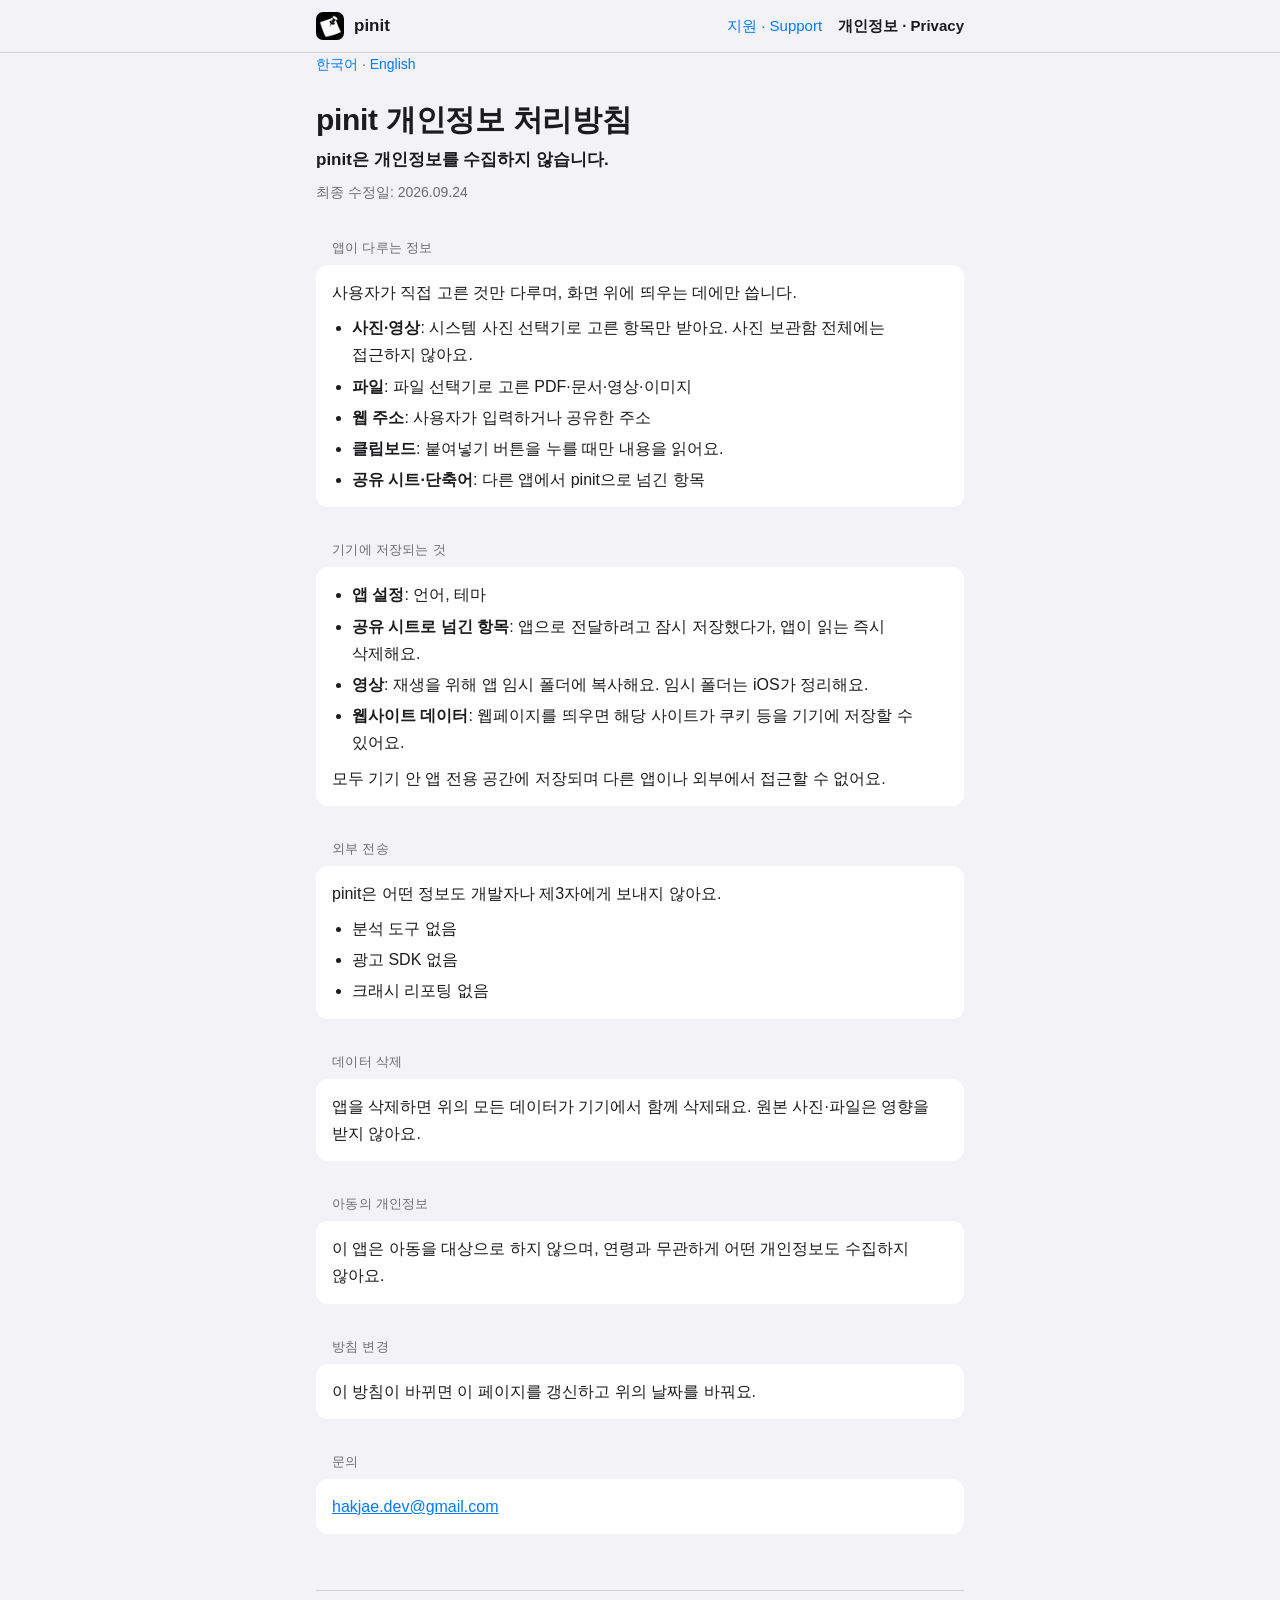
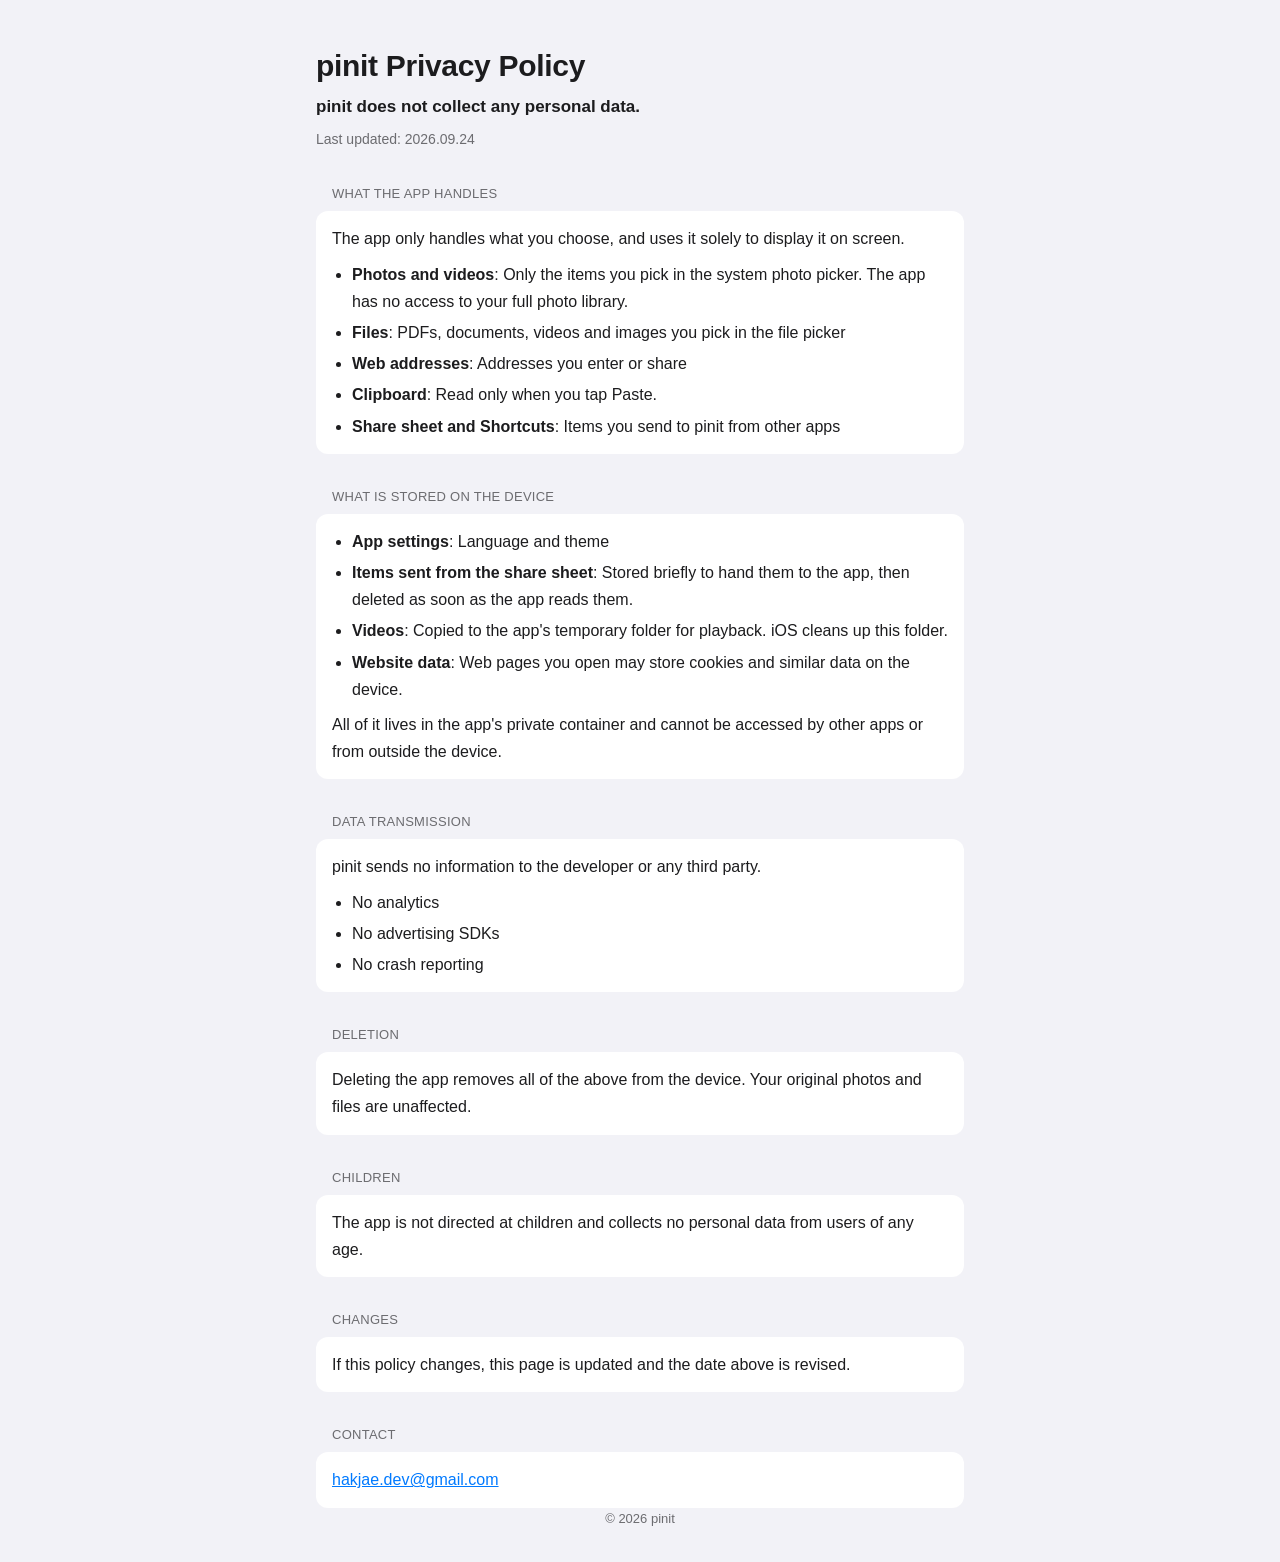
==== privacy.html @ bffe1f4d "feat: 지원 페이지와 개인정보 처리방침 추가" ====
<!doctype html>
<html lang="ko">
<head>
<meta charset="utf-8">
<meta name="viewport" content="width=device-width, initial-scale=1">
<title>pinit 개인정보 처리방침 · Privacy Policy</title>
<meta name="description" content="pinit은 개인정보를 수집하지 않습니다 · pinit does not collect any personal data">
<link rel="icon" href="logo.png">
<link rel="apple-touch-icon" href="logo.png">
<link rel="stylesheet" href="style.css">
</head>
<body>
<header><div class="wrap">
<img src="logo.png" alt="">
<span class="name">pinit</span>
<nav><a href="index.html">지원 · Support</a><a href="privacy.html" aria-current="page">개인정보 · Privacy</a></nav>
</div></header>
<main class="wrap">
<p class="lang"><a href="#ko">한국어</a> · <a href="#en">English</a></p>
<h1 id="ko">pinit 개인정보 처리방침</h1>
<p class="lead">pinit은 개인정보를 수집하지 않습니다.</p>
<p class="meta">최종 수정일: 2026.09.24</p>
<h2>앱이 다루는 정보</h2>
<div class="card"><p>사용자가 직접 고른 것만 다루며, 화면 위에 띄우는 데에만 씁니다.</p>
<ul><li><strong>사진·영상</strong>: 시스템 사진 선택기로 고른 항목만 받아요. 사진 보관함 전체에는 접근하지 않아요.</li><li><strong>파일</strong>: 파일 선택기로 고른 PDF·문서·영상·이미지</li><li><strong>웹 주소</strong>: 사용자가 입력하거나 공유한 주소</li><li><strong>클립보드</strong>: 붙여넣기 버튼을 누를 때만 내용을 읽어요.</li><li><strong>공유 시트·단축어</strong>: 다른 앱에서 pinit으로 넘긴 항목</li></ul></div>
<h2>기기에 저장되는 것</h2>
<div class="card"><ul><li><strong>앱 설정</strong>: 언어, 테마</li><li><strong>공유 시트로 넘긴 항목</strong>: 앱으로 전달하려고 잠시 저장했다가, 앱이 읽는 즉시 삭제해요.</li><li><strong>영상</strong>: 재생을 위해 앱 임시 폴더에 복사해요. 임시 폴더는 iOS가 정리해요.</li><li><strong>웹사이트 데이터</strong>: 웹페이지를 띄우면 해당 사이트가 쿠키 등을 기기에 저장할 수 있어요.</li></ul>
<p>모두 기기 안 앱 전용 공간에 저장되며 다른 앱이나 외부에서 접근할 수 없어요.</p></div>
<h2>외부 전송</h2>
<div class="card"><p>pinit은 어떤 정보도 개발자나 제3자에게 보내지 않아요.</p>
<ul><li>분석 도구 없음</li><li>광고 SDK 없음</li><li>크래시 리포팅 없음</li></ul></div>
<h2>데이터 삭제</h2>
<div class="card"><p>앱을 삭제하면 위의 모든 데이터가 기기에서 함께 삭제돼요. 원본 사진·파일은 영향을 받지 않아요.</p></div>
<h2>아동의 개인정보</h2>
<div class="card"><p>이 앱은 아동을 대상으로 하지 않으며, 연령과 무관하게 어떤 개인정보도 수집하지 않아요.</p></div>
<h2>방침 변경</h2>
<div class="card"><p>이 방침이 바뀌면 이 페이지를 갱신하고 위의 날짜를 바꿔요.</p></div>
<h2>문의</h2>
<div class="card"><p><a href="mailto:hakjae.dev@gmail.com">hakjae.dev@gmail.com</a></p></div>
<hr>
<div lang="en">
<h1 id="en">pinit Privacy Policy</h1>
<p class="lead">pinit does not collect any personal data.</p>
<p class="meta">Last updated: 2026.09.24</p>
<h2>What the app handles</h2>
<div class="card"><p>The app only handles what you choose, and uses it solely to display it on screen.</p>
<ul><li><strong>Photos and videos</strong>: Only the items you pick in the system photo picker. The app has no access to your full photo library.</li><li><strong>Files</strong>: PDFs, documents, videos and images you pick in the file picker</li><li><strong>Web addresses</strong>: Addresses you enter or share</li><li><strong>Clipboard</strong>: Read only when you tap Paste.</li><li><strong>Share sheet and Shortcuts</strong>: Items you send to pinit from other apps</li></ul></div>
<h2>What is stored on the device</h2>
<div class="card"><ul><li><strong>App settings</strong>: Language and theme</li><li><strong>Items sent from the share sheet</strong>: Stored briefly to hand them to the app, then deleted as soon as the app reads them.</li><li><strong>Videos</strong>: Copied to the app's temporary folder for playback. iOS cleans up this folder.</li><li><strong>Website data</strong>: Web pages you open may store cookies and similar data on the device.</li></ul>
<p>All of it lives in the app's private container and cannot be accessed by other apps or from outside the device.</p></div>
<h2>Data transmission</h2>
<div class="card"><p>pinit sends no information to the developer or any third party.</p>
<ul><li>No analytics</li><li>No advertising SDKs</li><li>No crash reporting</li></ul></div>
<h2>Deletion</h2>
<div class="card"><p>Deleting the app removes all of the above from the device. Your original photos and files are unaffected.</p></div>
<h2>Children</h2>
<div class="card"><p>The app is not directed at children and collects no personal data from users of any age.</p></div>
<h2>Changes</h2>
<div class="card"><p>If this policy changes, this page is updated and the date above is revised.</p></div>
<h2>Contact</h2>
<div class="card"><p><a href="mailto:hakjae.dev@gmail.com">hakjae.dev@gmail.com</a></p></div>
</div>
</main>
<footer>© 2026 pinit</footer>
</body>
</html>
---- style.css ----
/* pinit 지원 사이트. 앱처럼 애플 기본 앱 톤: 시스템 서체, 그룹 배경 위 흰 카드, 라이트/다크 자동 */

:root {
  color-scheme: light dark;
  --bg: #F2F2F7;
  --card: #FFFFFF;
  --text: #1C1C1E;
  --secondary: #6C6C70;
  --separator: #D1D1D6;
  --accent: #007AFF;
}
@media (prefers-color-scheme: dark) {
  :root {
    --bg: #000000;
    --card: #1C1C1E;
    --text: #F2F2F7;
    --secondary: #98989F;
    --separator: #38383A;
    --accent: #0A84FF;
  }
}

* { box-sizing: border-box; }

body {
  margin: 0;
  background: var(--bg);
  color: var(--text);
  font-family: -apple-system, BlinkMacSystemFont, "Apple SD Gothic Neo", "Pretendard", "Segoe UI", Roboto, sans-serif;
  font-size: 16px;
  line-height: 1.7;
  -webkit-text-size-adjust: 100%;
  word-break: keep-all;
  overflow-wrap: break-word;
}

.wrap { max-width: 680px; margin: 0 auto; padding: 0 16px; }

header {
  position: sticky; top: 0; z-index: 1;
  background: color-mix(in srgb, var(--bg) 85%, transparent);
  -webkit-backdrop-filter: blur(20px); backdrop-filter: blur(20px);
  border-bottom: 0.5px solid var(--separator);
}
header .wrap { display: flex; align-items: center; gap: 10px; min-height: 52px; }
header img { width: 28px; height: 28px; border-radius: 7px; }
header .name { font-weight: 600; font-size: 17px; }
header nav { margin-left: auto; display: flex; gap: 16px; font-size: 15px; }
header nav a { color: var(--accent); text-decoration: none; }
header nav a[aria-current="page"] { color: var(--text); font-weight: 600; }

main { padding: 28px 0 56px; }

.lang { font-size: 14px; color: var(--secondary); margin: 0 0 24px; }
.lang a { color: var(--accent); text-decoration: none; }

h1 { font-size: 30px; line-height: 1.25; margin: 0 0 8px; letter-spacing: -0.01em; }
h2 {
  font-size: 13px; font-weight: 400; text-transform: uppercase; letter-spacing: 0.02em;
  color: var(--secondary); margin: 32px 16px 6px;
}
h3 { font-size: 17px; margin: 0 0 4px; }

.lead { font-size: 17px; font-weight: 600; margin: 0 0 6px; }
.meta { color: var(--secondary); font-size: 14px; margin: 0 0 8px; }

section.card, .card {
  background: var(--card);
  border-radius: 12px;
  padding: 14px 16px;
}
.card + .card { margin-top: 10px; }
.card p { margin: 0; }
.card p + p, .card p + ul, .card ul + p { margin-top: 8px; }
.card ul { margin: 0; padding-left: 20px; }
.card li + li { margin-top: 4px; }

.intro p { margin: 0 0 4px; }

a { color: var(--accent); }

hr { border: 0; border-top: 0.5px solid var(--separator); margin: 56px 0; }

footer { color: var(--secondary); font-size: 13px; text-align: center; padding-bottom: 32px; }
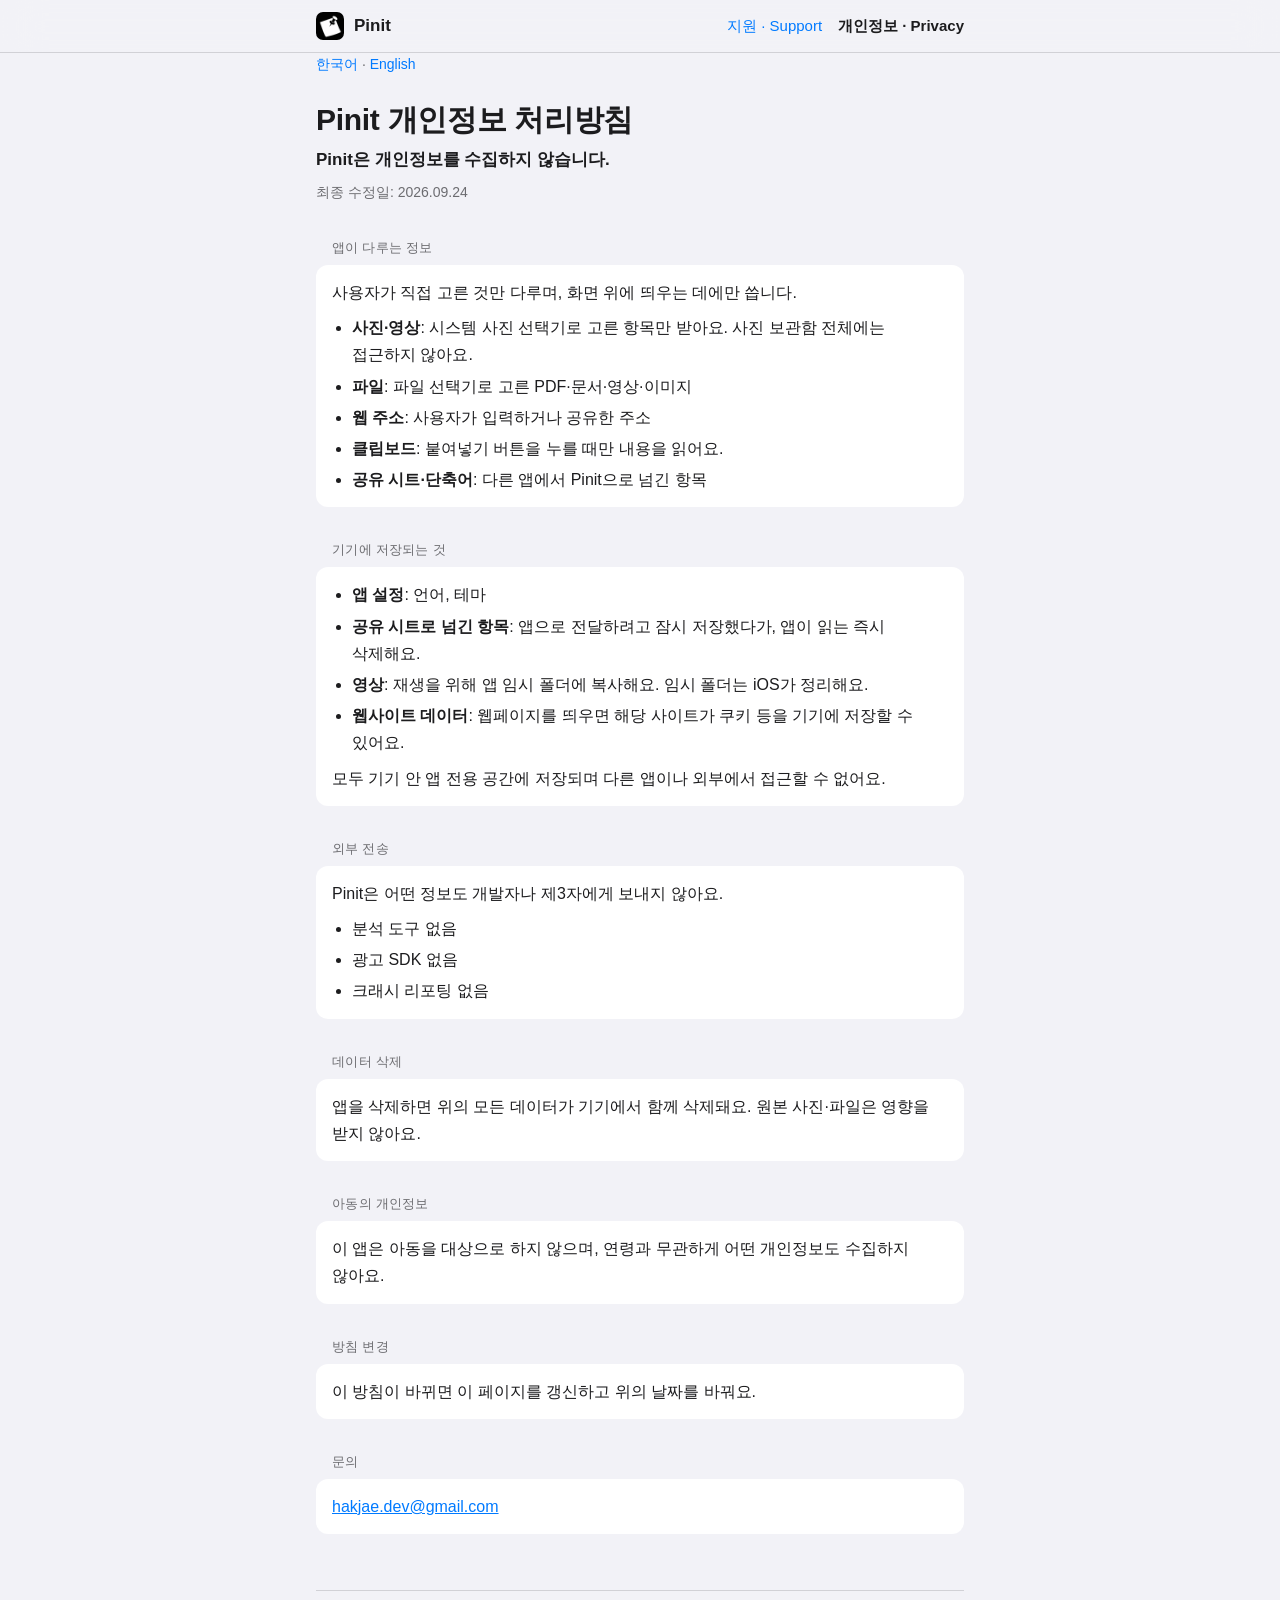
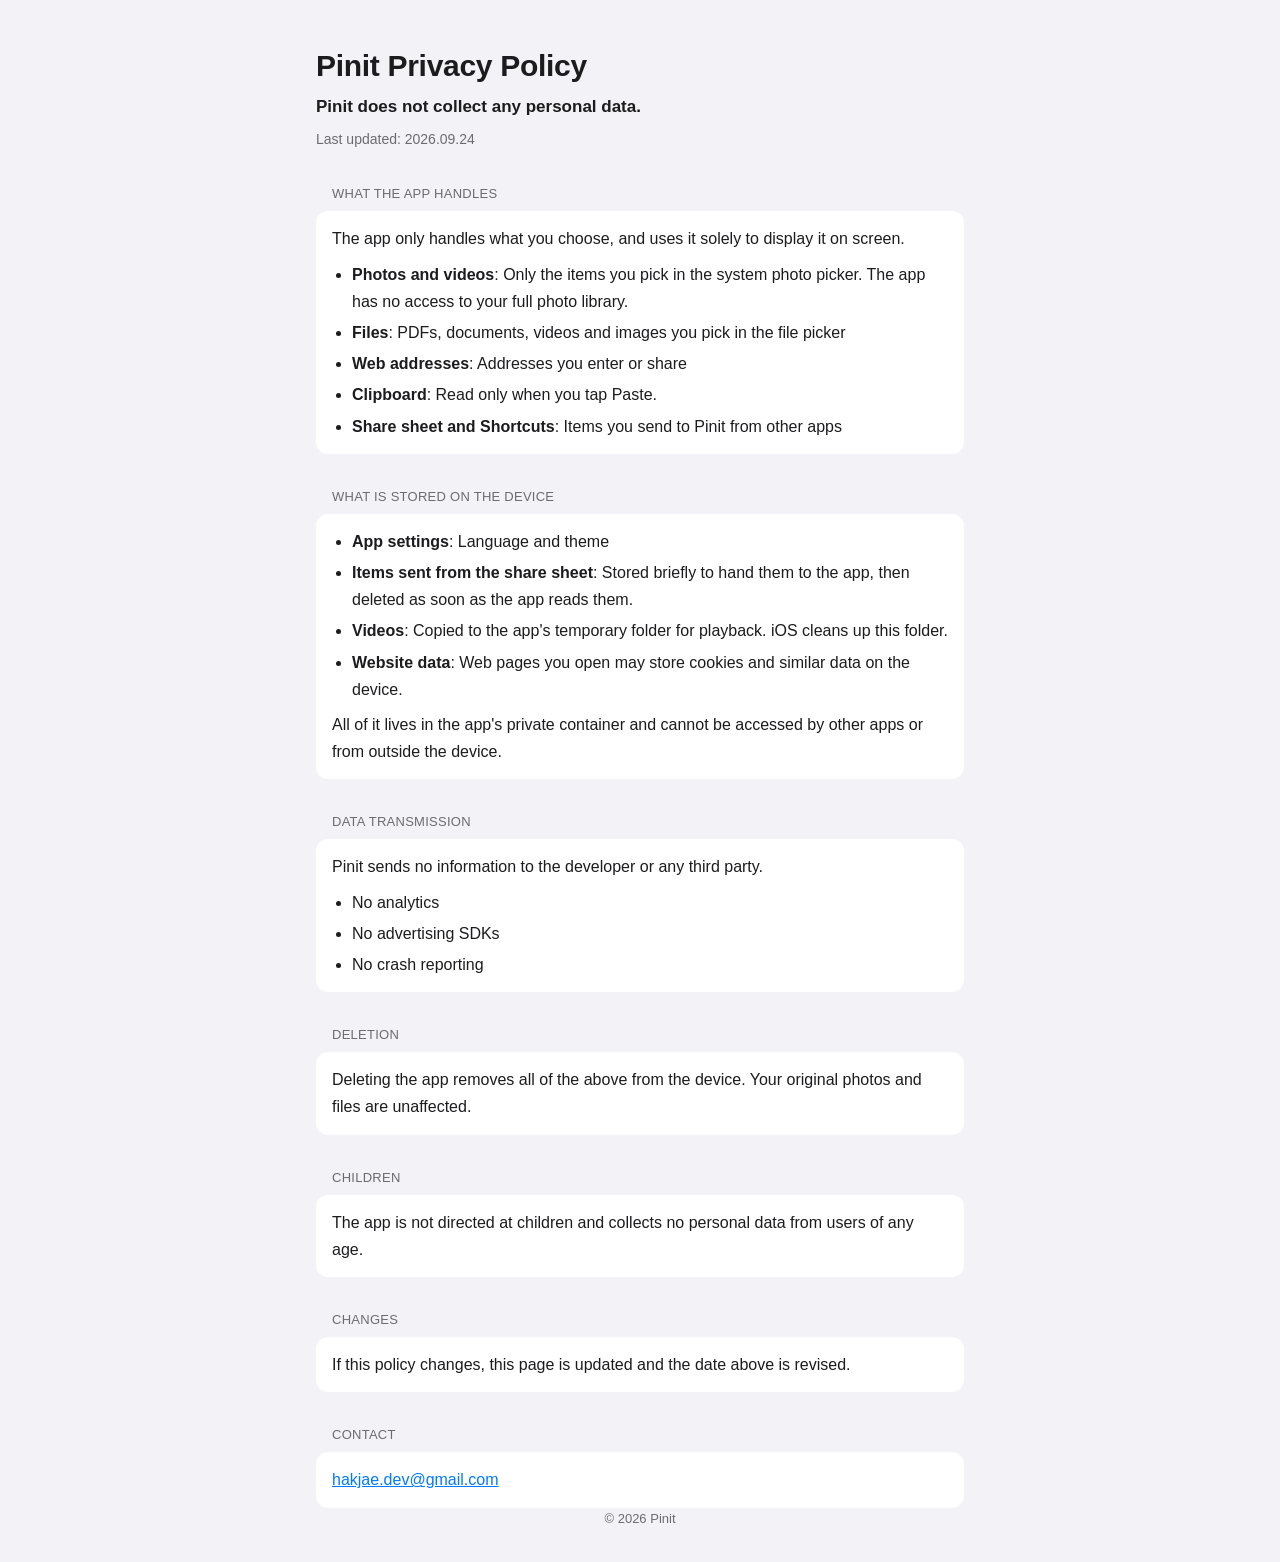
==== commit 6975c9e7: "docs: 앱 이름을 Pinit으로 변경" ====
--- a/privacy.html
+++ b/privacy.html
@@ -3,8 +3,8 @@
 <head>
 <meta charset="utf-8">
 <meta name="viewport" content="width=device-width, initial-scale=1">
-<title>pinit 개인정보 처리방침 · Privacy Policy</title>
-<meta name="description" content="pinit은 개인정보를 수집하지 않습니다 · pinit does not collect any personal data">
+<title>Pinit 개인정보 처리방침 · Privacy Policy</title>
+<meta name="description" content="Pinit은 개인정보를 수집하지 않습니다 · Pinit does not collect any personal data">
 <link rel="icon" href="logo.png">
 <link rel="apple-touch-icon" href="logo.png">
 <link rel="stylesheet" href="style.css">
@@ -12,22 +12,22 @@
 <body>
 <header><div class="wrap">
 <img src="logo.png" alt="">
-<span class="name">pinit</span>
+<span class="name">Pinit</span>
 <nav><a href="index.html">지원 · Support</a><a href="privacy.html" aria-current="page">개인정보 · Privacy</a></nav>
 </div></header>
 <main class="wrap">
 <p class="lang"><a href="#ko">한국어</a> · <a href="#en">English</a></p>
-<h1 id="ko">pinit 개인정보 처리방침</h1>
-<p class="lead">pinit은 개인정보를 수집하지 않습니다.</p>
+<h1 id="ko">Pinit 개인정보 처리방침</h1>
+<p class="lead">Pinit은 개인정보를 수집하지 않습니다.</p>
 <p class="meta">최종 수정일: 2026.09.24</p>
 <h2>앱이 다루는 정보</h2>
 <div class="card"><p>사용자가 직접 고른 것만 다루며, 화면 위에 띄우는 데에만 씁니다.</p>
-<ul><li><strong>사진·영상</strong>: 시스템 사진 선택기로 고른 항목만 받아요. 사진 보관함 전체에는 접근하지 않아요.</li><li><strong>파일</strong>: 파일 선택기로 고른 PDF·문서·영상·이미지</li><li><strong>웹 주소</strong>: 사용자가 입력하거나 공유한 주소</li><li><strong>클립보드</strong>: 붙여넣기 버튼을 누를 때만 내용을 읽어요.</li><li><strong>공유 시트·단축어</strong>: 다른 앱에서 pinit으로 넘긴 항목</li></ul></div>
+<ul><li><strong>사진·영상</strong>: 시스템 사진 선택기로 고른 항목만 받아요. 사진 보관함 전체에는 접근하지 않아요.</li><li><strong>파일</strong>: 파일 선택기로 고른 PDF·문서·영상·이미지</li><li><strong>웹 주소</strong>: 사용자가 입력하거나 공유한 주소</li><li><strong>클립보드</strong>: 붙여넣기 버튼을 누를 때만 내용을 읽어요.</li><li><strong>공유 시트·단축어</strong>: 다른 앱에서 Pinit으로 넘긴 항목</li></ul></div>
 <h2>기기에 저장되는 것</h2>
 <div class="card"><ul><li><strong>앱 설정</strong>: 언어, 테마</li><li><strong>공유 시트로 넘긴 항목</strong>: 앱으로 전달하려고 잠시 저장했다가, 앱이 읽는 즉시 삭제해요.</li><li><strong>영상</strong>: 재생을 위해 앱 임시 폴더에 복사해요. 임시 폴더는 iOS가 정리해요.</li><li><strong>웹사이트 데이터</strong>: 웹페이지를 띄우면 해당 사이트가 쿠키 등을 기기에 저장할 수 있어요.</li></ul>
 <p>모두 기기 안 앱 전용 공간에 저장되며 다른 앱이나 외부에서 접근할 수 없어요.</p></div>
 <h2>외부 전송</h2>
-<div class="card"><p>pinit은 어떤 정보도 개발자나 제3자에게 보내지 않아요.</p>
+<div class="card"><p>Pinit은 어떤 정보도 개발자나 제3자에게 보내지 않아요.</p>
 <ul><li>분석 도구 없음</li><li>광고 SDK 없음</li><li>크래시 리포팅 없음</li></ul></div>
 <h2>데이터 삭제</h2>
 <div class="card"><p>앱을 삭제하면 위의 모든 데이터가 기기에서 함께 삭제돼요. 원본 사진·파일은 영향을 받지 않아요.</p></div>
@@ -39,17 +39,17 @@
 <div class="card"><p><a href="mailto:hakjae.dev@gmail.com">hakjae.dev@gmail.com</a></p></div>
 <hr>
 <div lang="en">
-<h1 id="en">pinit Privacy Policy</h1>
-<p class="lead">pinit does not collect any personal data.</p>
+<h1 id="en">Pinit Privacy Policy</h1>
+<p class="lead">Pinit does not collect any personal data.</p>
 <p class="meta">Last updated: 2026.09.24</p>
 <h2>What the app handles</h2>
 <div class="card"><p>The app only handles what you choose, and uses it solely to display it on screen.</p>
-<ul><li><strong>Photos and videos</strong>: Only the items you pick in the system photo picker. The app has no access to your full photo library.</li><li><strong>Files</strong>: PDFs, documents, videos and images you pick in the file picker</li><li><strong>Web addresses</strong>: Addresses you enter or share</li><li><strong>Clipboard</strong>: Read only when you tap Paste.</li><li><strong>Share sheet and Shortcuts</strong>: Items you send to pinit from other apps</li></ul></div>
+<ul><li><strong>Photos and videos</strong>: Only the items you pick in the system photo picker. The app has no access to your full photo library.</li><li><strong>Files</strong>: PDFs, documents, videos and images you pick in the file picker</li><li><strong>Web addresses</strong>: Addresses you enter or share</li><li><strong>Clipboard</strong>: Read only when you tap Paste.</li><li><strong>Share sheet and Shortcuts</strong>: Items you send to Pinit from other apps</li></ul></div>
 <h2>What is stored on the device</h2>
 <div class="card"><ul><li><strong>App settings</strong>: Language and theme</li><li><strong>Items sent from the share sheet</strong>: Stored briefly to hand them to the app, then deleted as soon as the app reads them.</li><li><strong>Videos</strong>: Copied to the app's temporary folder for playback. iOS cleans up this folder.</li><li><strong>Website data</strong>: Web pages you open may store cookies and similar data on the device.</li></ul>
 <p>All of it lives in the app's private container and cannot be accessed by other apps or from outside the device.</p></div>
 <h2>Data transmission</h2>
-<div class="card"><p>pinit sends no information to the developer or any third party.</p>
+<div class="card"><p>Pinit sends no information to the developer or any third party.</p>
 <ul><li>No analytics</li><li>No advertising SDKs</li><li>No crash reporting</li></ul></div>
 <h2>Deletion</h2>
 <div class="card"><p>Deleting the app removes all of the above from the device. Your original photos and files are unaffected.</p></div>
@@ -61,6 +61,6 @@
 <div class="card"><p><a href="mailto:hakjae.dev@gmail.com">hakjae.dev@gmail.com</a></p></div>
 </div>
 </main>
-<footer>© 2026 pinit</footer>
+<footer>© 2026 Pinit</footer>
 </body>
 </html>
